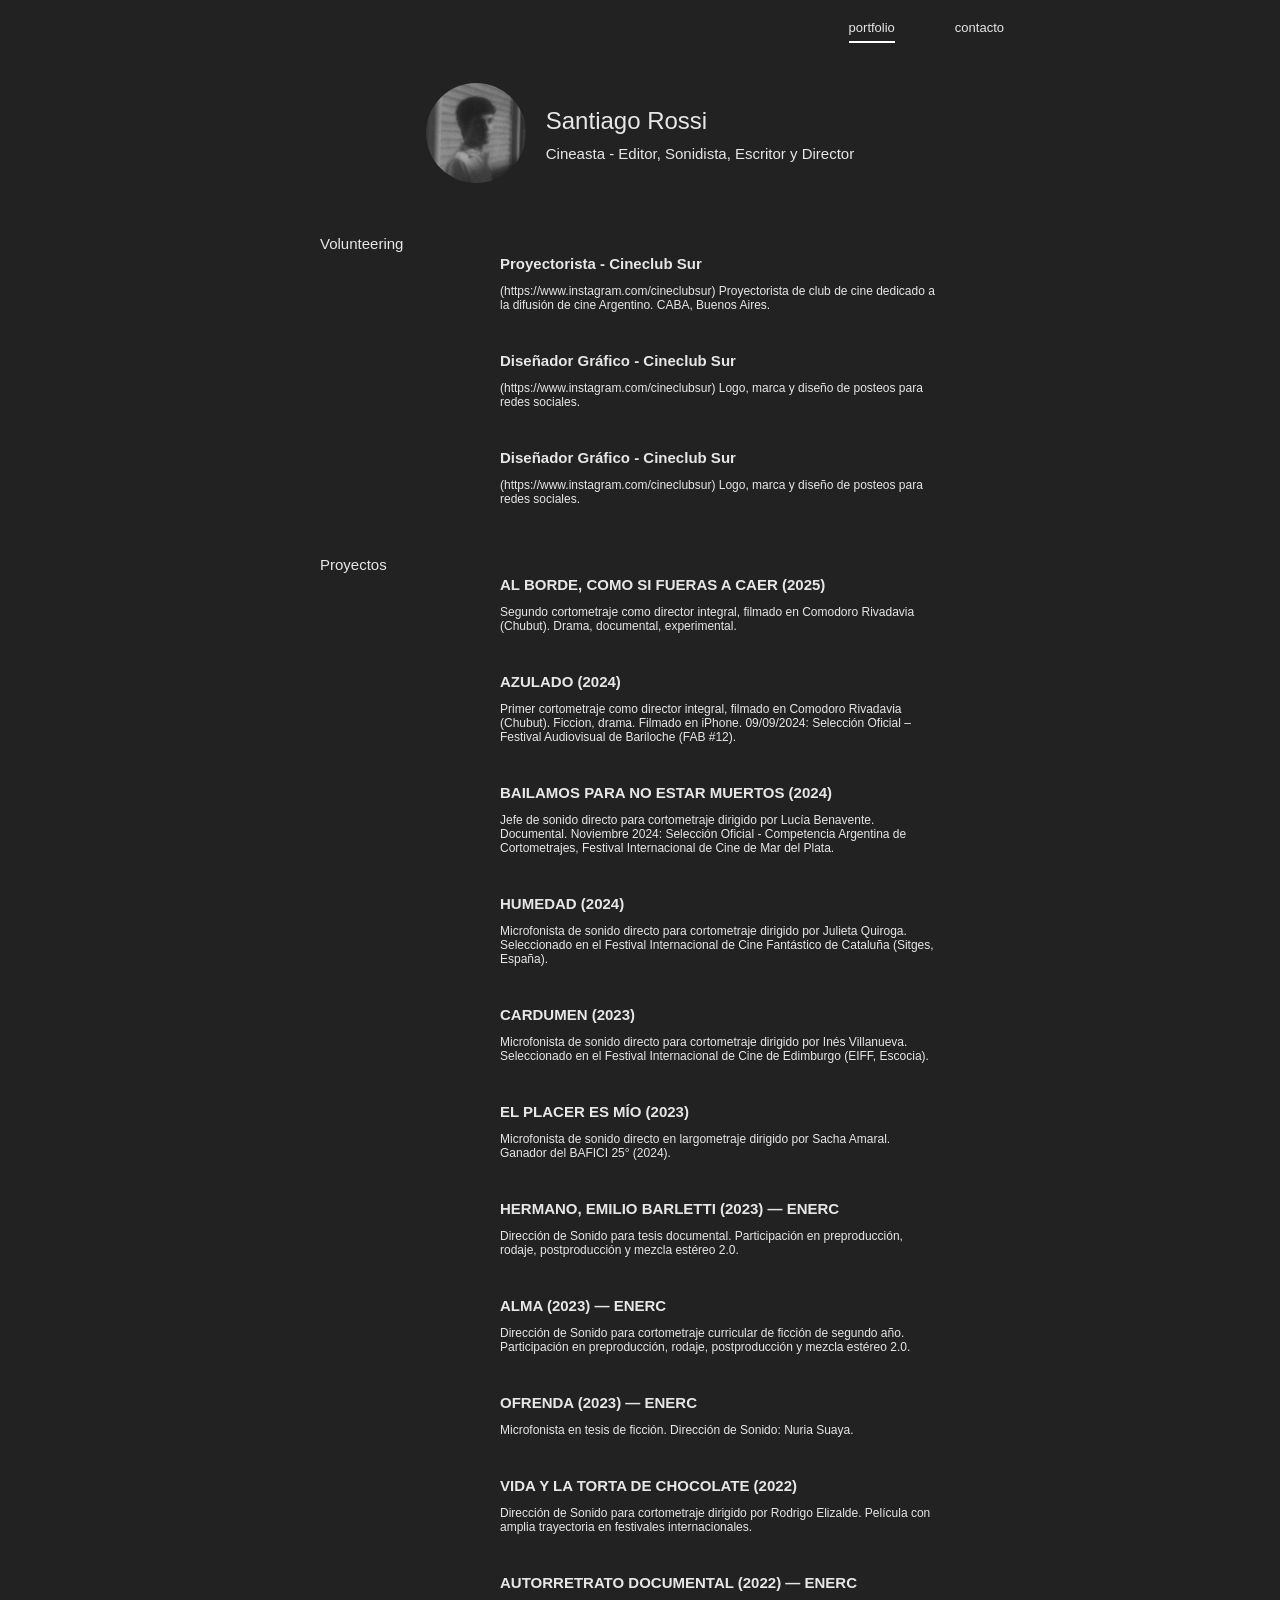
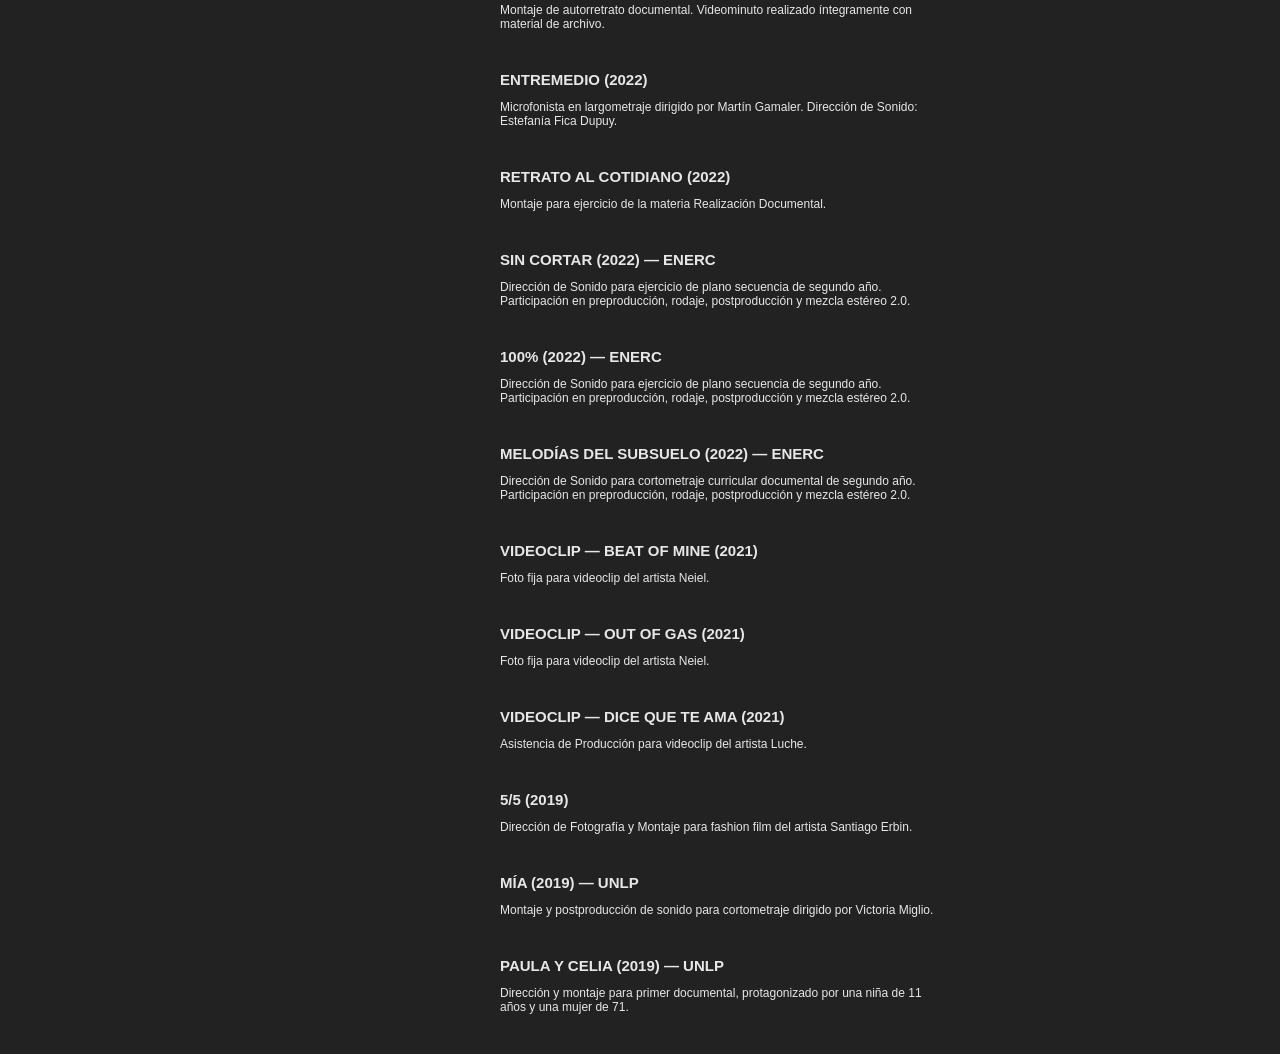
==== index.html @ 1b8b7098 "update: volunteering section" ====
<!doctype html>
<html lang="en">
  <head>
    <meta charset="UTF-8" />
    <meta name="viewport" content="width=device-width, initial-scale=1.0" />
    <link href="https://fonts.cdnfonts.com/css/swansea" rel="stylesheet">
    <link rel="stylesheet" href="css/styles.css" />
    <title>SANTIAGO ROSSI</title>
  </head>

  <body>
    
    <header>
      <nav class="header-nav">
        <ul>
          <li>
            <a href="./index.html"><u>portfolio</u></a>
          </li>
          <li>
            <a href="./pages/contacto.html">contacto</a>
          </li>
        </ul>
      </nav>
    </header>
    
    <main>
        
        <section id="presentacion">

            <div id="presentacion-foto-perfil">
                <img id="profile-pic" src="./img/3x3.JPG"></img>
            </div>

            <div id="presentacion-texto">
                <h1>Santiago Rossi</h1>
            <p>Cineasta - Editor, Sonidista, Escritor y Director</p>
            </div>

        </section>

        <section id="contenedor-secciones">
        
            <section id="test">
              <h2>Volunteering</h2>

              <article class="articulo-proyecto">
                <h3>Proyectorista - Cineclub Sur</h3>
                <p>(https://www.instagram.com/cineclubsur) Proyectorista de club de cine dedicado a la difusión de cine Argentino. CABA, Buenos Aires.</p>
              </article>

              <article class="articulo-proyecto">
                <h3>Diseñador Gráfico - Cineclub Sur</h3>
                <p>(https://www.instagram.com/cineclubsur) Logo, marca y diseño de posteos para redes sociales.</p>
              </article>

              <article class="articulo-proyecto">
                <h3>Diseñador Gráfico - Cineclub Sur</h3>
                <p>(https://www.instagram.com/cineclubsur) Logo, marca y diseño de posteos para redes sociales.</p>
              </article>

            </section>


            <section id="proyectos">
                <h2>Proyectos</h2>

                <article class="articulo-proyecto">
                <h3>AL BORDE, COMO SI FUERAS A CAER (2025)</h3>
                <p>Segundo cortometraje como director integral, filmado en Comodoro Rivadavia (Chubut). Drama, documental, experimental.</p>
                </article>
                    
                <article class="articulo-proyecto">
                <h3>AZULADO (2024)</h3>
                <p>Primer cortometraje como director integral, filmado en Comodoro Rivadavia (Chubut). Ficcion, drama. Filmado en iPhone. 09/09/2024: Selección Oficial – Festival Audiovisual de Bariloche (FAB #12). </p>
                </article>

                <article class="articulo-proyecto">
                <h3>BAILAMOS PARA NO ESTAR MUERTOS (2024)</h3>
                <p>Jefe de sonido directo para cortometraje dirigido por Lucía Benavente. Documental. Noviembre 2024: Selección Oficial - Competencia Argentina de Cortometrajes, Festival Internacional de Cine de Mar del Plata.</p>
                </article>

                <article class="articulo-proyecto">
                <h3>HUMEDAD (2024)</h3>
                <p>Microfonista de sonido directo para cortometraje dirigido por Julieta Quiroga. Seleccionado en el Festival Internacional de Cine Fantástico de Cataluña (Sitges, España).</p>
                </article>

                <article class="articulo-proyecto">
                <h3>CARDUMEN (2023)</h3>
                <p>Microfonista de sonido directo para cortometraje dirigido por Inés Villanueva. Seleccionado en el Festival Internacional de Cine de Edimburgo (EIFF, Escocia).</p>
                </article>

                <article class="articulo-proyecto">
                <h3>EL PLACER ES MÍO (2023)</h3>
                <p>Microfonista de sonido directo en largometraje dirigido por Sacha Amaral. Ganador del BAFICI 25° (2024).</p>
                </article>

                <article class="articulo-proyecto">
                <h3>HERMANO, EMILIO BARLETTI (2023) — ENERC</h3>
                <p>Dirección de Sonido para tesis documental. Participación en preproducción, rodaje, postproducción y mezcla estéreo 2.0.</p>
                </article>

                <article class="articulo-proyecto">
                <h3>ALMA (2023) — ENERC</h3>
                <p>Dirección de Sonido para cortometraje curricular de ficción de segundo año. Participación en preproducción, rodaje, postproducción y mezcla estéreo 2.0.</p>
                </article>

                <article class="articulo-proyecto">
                <h3>OFRENDA (2023) — ENERC</h3>
                <p>Microfonista en tesis de ficción. Dirección de Sonido: Nuria Suaya.</p>
                </article>

                <article class="articulo-proyecto">
                <h3>VIDA Y LA TORTA DE CHOCOLATE (2022)</h3>
                <p>Dirección de Sonido para cortometraje dirigido por Rodrigo Elizalde. Película con amplia trayectoria en festivales internacionales.</p>
                </article>

                <article class="articulo-proyecto">
                <h3>AUTORRETRATO DOCUMENTAL (2022) — ENERC</h3>
                <p>Montaje de autorretrato documental. Videominuto realizado íntegramente con material de archivo.</p>
                </article>

                <article class="articulo-proyecto">
                <h3>ENTREMEDIO (2022)</h3>
                <p>Microfonista en largometraje dirigido por Martín Gamaler. Dirección de Sonido: Estefanía Fica Dupuy.</p>
                </article>

                <article class="articulo-proyecto">
                <h3>RETRATO AL COTIDIANO (2022)</h3>
                <p>Montaje para ejercicio de la materia Realización Documental.</p>
                </article>

                <article class="articulo-proyecto">
                <h3>SIN CORTAR (2022) — ENERC</h3>
                <p>Dirección de Sonido para ejercicio de plano secuencia de segundo año. Participación en preproducción, rodaje, postproducción y mezcla estéreo 2.0.</p>
                </article>

                <article class="articulo-proyecto">
                <h3>100% (2022) — ENERC</h3>
                <p>Dirección de Sonido para ejercicio de plano secuencia de segundo año. Participación en preproducción, rodaje, postproducción y mezcla estéreo 2.0.</p>
                </article>

                <article class="articulo-proyecto">
                <h3>MELODÍAS DEL SUBSUELO (2022) — ENERC</h3>
                <p>Dirección de Sonido para cortometraje curricular documental de segundo año. Participación en preproducción, rodaje, postproducción y mezcla estéreo 2.0.</p>
                </article>

                <article class="articulo-proyecto">
                <h3>VIDEOCLIP — BEAT OF MINE (2021)</h3>
                <p>Foto fija para videoclip del artista Neiel.</p>
                </article>

                <article class="articulo-proyecto">
                <h3>VIDEOCLIP — OUT OF GAS (2021)</h3>
                <p>Foto fija para videoclip del artista Neiel.</p>
                </article>

                <article class="articulo-proyecto">
                <h3>VIDEOCLIP — DICE QUE TE AMA (2021)</h3>
                <p>Asistencia de Producción para videoclip del artista Luche.</p>
                </article>

                <article class="articulo-proyecto">
                <h3>5/5 (2019)</h3>
                <p>Dirección de Fotografía y Montaje para fashion film del artista Santiago Erbin.</p>
                </article>

                <article class="articulo-proyecto">
                <h3>MÍA (2019) — UNLP</h3>
                <p>Montaje y postproducción de sonido para cortometraje dirigido por Victoria Miglio.</p>
                </article>

                <article class="articulo-proyecto">
                <h3>PAULA Y CELIA (2019) — UNLP</h3>
                <p>Dirección y montaje para primer documental, protagonizado por una niña de 11 años y una mujer de 71.</p>
                </article>

            </section>

        </section>

    </main>

  </body>
</html>
---- css/styles.css ----
/* -------------------------------------------------------------------------- */
/*                                   GLOBAL                                   */
/* -------------------------------------------------------------------------- */

* {
  margin: 0;
  padding: 0;
  box-sizing: border-box;
}

html {
  font-size: 62.5%;
}

u {
  /* UNDERLINE, EN LA NAV*/
  text-decoration: none;
  border-bottom: 2.5px solid white;
  padding-bottom: 6px;
  display: inline-block;
}

body {
  font-family: "Swansea", sans-serif;
  background: rgb(34, 34, 34);
  color: rgb(231, 231, 231);

  display: flex;
  flex-direction: column;
  height: 100;
  /* gap: 5rem; /* top gap (de la nav al nombre) */
}

/* -------------------------------------------------------------------------- */

/* -------------------------------------------------------------------------- */

/* NAV BAR */

header,
footer {
  background-color:/* red; */ rgb(34, 34, 34);
  color: rgb(231, 231, 231);

  width: 100%;
  display: flex;
  justify-content: flex-end;
  align-items: center;
  padding-right: 20%;
}

.header-nav ul {
  list-style: none;

  display: flex;
  gap: 2rem;
}

.header-nav ul li a {
  text-decoration: none;
  color: inherit;
  font-size: 1.3rem;

  display: inline-block;
  padding: 2rem;
}

/* MAIN */

main {
  background: rgb(34, 34, 34);
  padding: 2rem;
  display: flex;
  flex-direction: column;
  align-items: center;
  flex: 1;
  gap: 5rem; /* gap entre mi nombre, y el contenido (los section) */
  width: auto;
  padding-left: 25%;
  padding-right: 25%;
}

/* PRESENTACIÓN */

h1 {
  font-weight: normal;
  font-size: 2.4rem;
}

h2 {
  font-weight: normal;
  font-size: 1.5rem;
}

h3 {
  font-weight: bold;
  font-size: 1.5rem;
}

p {
  font-size: 1rem;
}

img {
  width: 10rem;
  border-radius: 10rem;
}

#presentacion {
  display: flex;
  justify-content: center;
  align-items: center;
  gap: 2rem;
}

#presentacion-texto {
  display: flex;
  flex-direction: column;
  gap: 1rem;
}

#presentacion-texto p {
  font-size: 1.5rem;
}

/* -------------------------------------------------------------------------- */
/*      main        */
/* -------------------------------------------------------------------------- */

#contenedor-secciones {
  display: flex;
  gap: 3rem;
  flex-direction: column;
}

#test,
#proyectos {
  display: grid;
  grid-template-columns: 1fr 3fr;
}

/* proyectos */

.articulo-proyecto {
  padding: 2rem;
  grid-column: 2;

  display: flex;
  flex-direction: column;
  gap: 1.2rem;
}

.articulo-proyecto p {
  font-size: 1.2rem;
}

/* -------------------------------------------------------------------------- */
/*      contact page        */
/* -------------------------------------------------------------------------- */

.landing-contacto {
  display: flex;
  flex-direction: column;
  align-items: center;
  gap: 2 rem;
  padding-top: 3rem;
}

.form-consulta {
  display: flex;
  flex-direction: column;
  padding: 5rem 3rem;

  align-items: center;
  gap: 3.5rem; /* gap entre los inputs y el button */
  font-size: 1.3rem;
}

.form-inputs {
  display: flex;
  flex-direction: column;
  align-items: center;
  padding-top: 1rem;
  font-weight: bold;
  gap: 2rem;
}

.form-inputs input,
.form-inputs textarea {
  border: none;
  background-color: rgb(34, 34, 34);
  border-bottom: 2px solid white;
  padding-bottom: 6px;
  display: inline-block;
  font-family: "Swansea", sans-serif;
  color: rgb(231, 231, 231);
}

.form-inputs input {
  min-height: 2rem;
  width: 300px;
}

.form-inputs textarea {
  min-height: 4rem;
  resize: vertical;
  width: 300px;
}

input:focus {
  outline: none;
  border-color: #44c767;
}

textarea:focus {
  outline: none;
  border-color: #44c767;
}

.btn {
  border-radius: 1.5rem;
  display: inline-block;
  cursor: pointer;
  font-family: inherit;
  font-size: 1.4rem;
  padding: 1.3rem 2rem;
  text-decoration: none;
}

.btn-green {
  background-color: #44c767;
  border: 1px solid #18ab29;
  color: #ffffff;
  text-shadow: 0px 1px 0px #2f6627;
}

.contenedor-secciones {
  grid-area: 30% 1fr;
}

/* -------------------------------------------------------------------------- */
/*      media query        */
/* -------------------------------------------------------------------------- */

/*
@media (max-width: 1050px) {
  main {
    background: rgb(34, 34, 34);
    padding: 2rem;
    display: flex;
    flex-direction: column;
    align-items: center;
    flex: 1;
    gap: 5rem; /* gap entre mi nombre, y el contenido (los section) 
    width: auto;
    padding-left: 10%;
    padding-right: 10%;
  }
}

*/
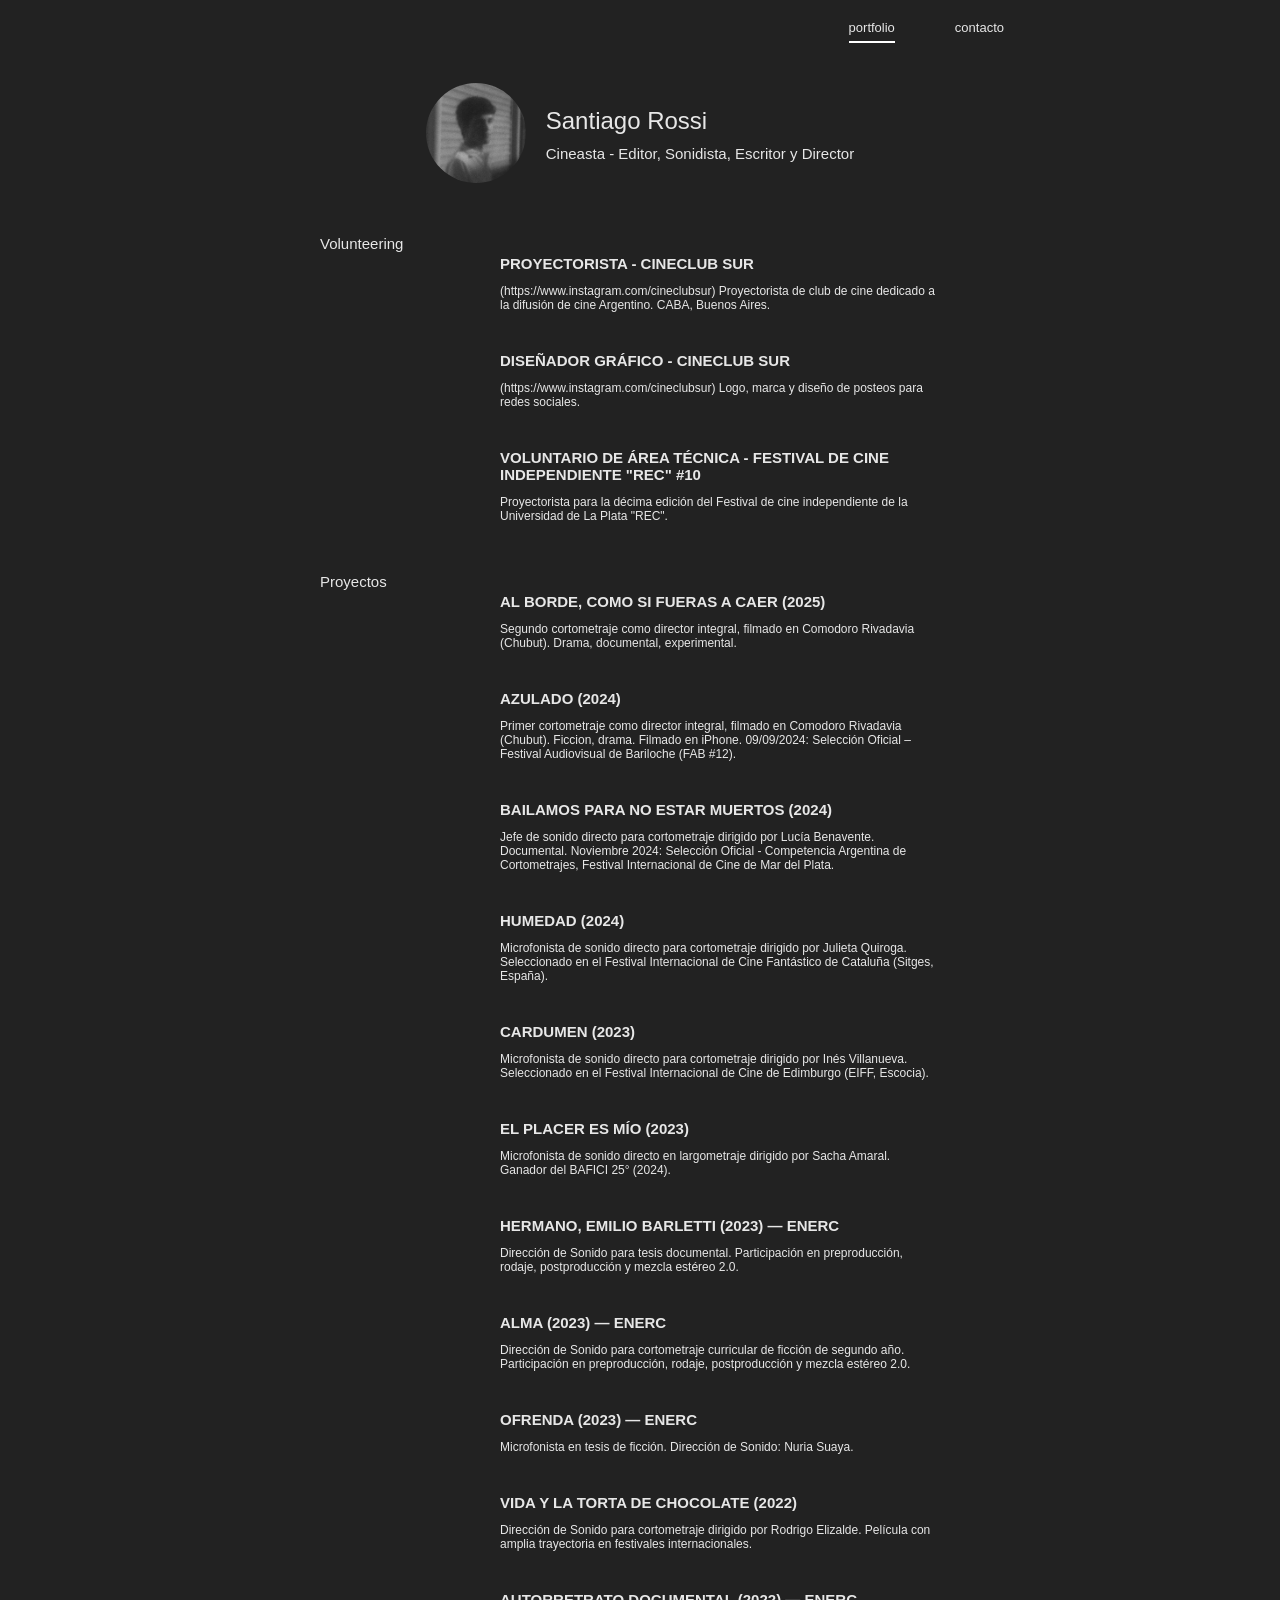
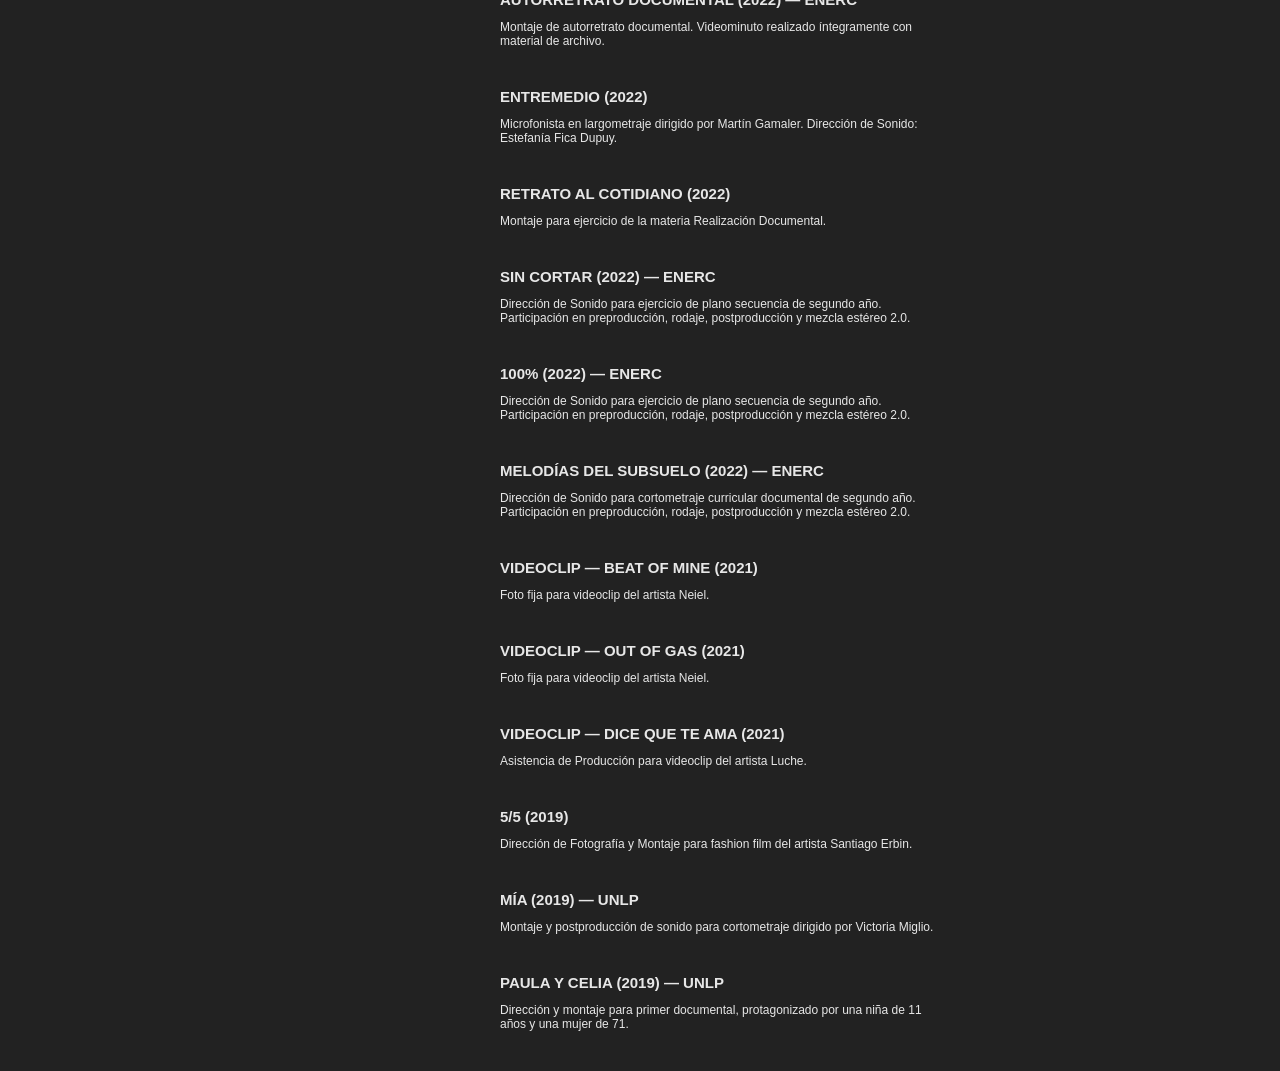
==== commit fed55a50: "fix: volunteering articles" ====
--- a/index.html
+++ b/index.html
@@ -44,18 +44,18 @@
               <h2>Volunteering</h2>
 
               <article class="articulo-proyecto">
-                <h3>Proyectorista - Cineclub Sur</h3>
+                <h3>PROYECTORISTA - CINECLUB SUR</h3>
                 <p>(https://www.instagram.com/cineclubsur) Proyectorista de club de cine dedicado a la difusión de cine Argentino. CABA, Buenos Aires.</p>
               </article>
 
               <article class="articulo-proyecto">
-                <h3>Diseñador Gráfico - Cineclub Sur</h3>
+                <h3>DISEÑADOR GRÁFICO - CINECLUB SUR</h3>
                 <p>(https://www.instagram.com/cineclubsur) Logo, marca y diseño de posteos para redes sociales.</p>
               </article>
 
               <article class="articulo-proyecto">
-                <h3>Diseñador Gráfico - Cineclub Sur</h3>
-                <p>(https://www.instagram.com/cineclubsur) Logo, marca y diseño de posteos para redes sociales.</p>
+                <h3>VOLUNTARIO DE ÁREA TÉCNICA - FESTIVAL DE CINE INDEPENDIENTE "REC" #10</h3>
+                <p>Proyectorista para la décima edición del Festival de cine independiente de la Universidad de La Plata "REC".</p>
               </article>
 
             </section>
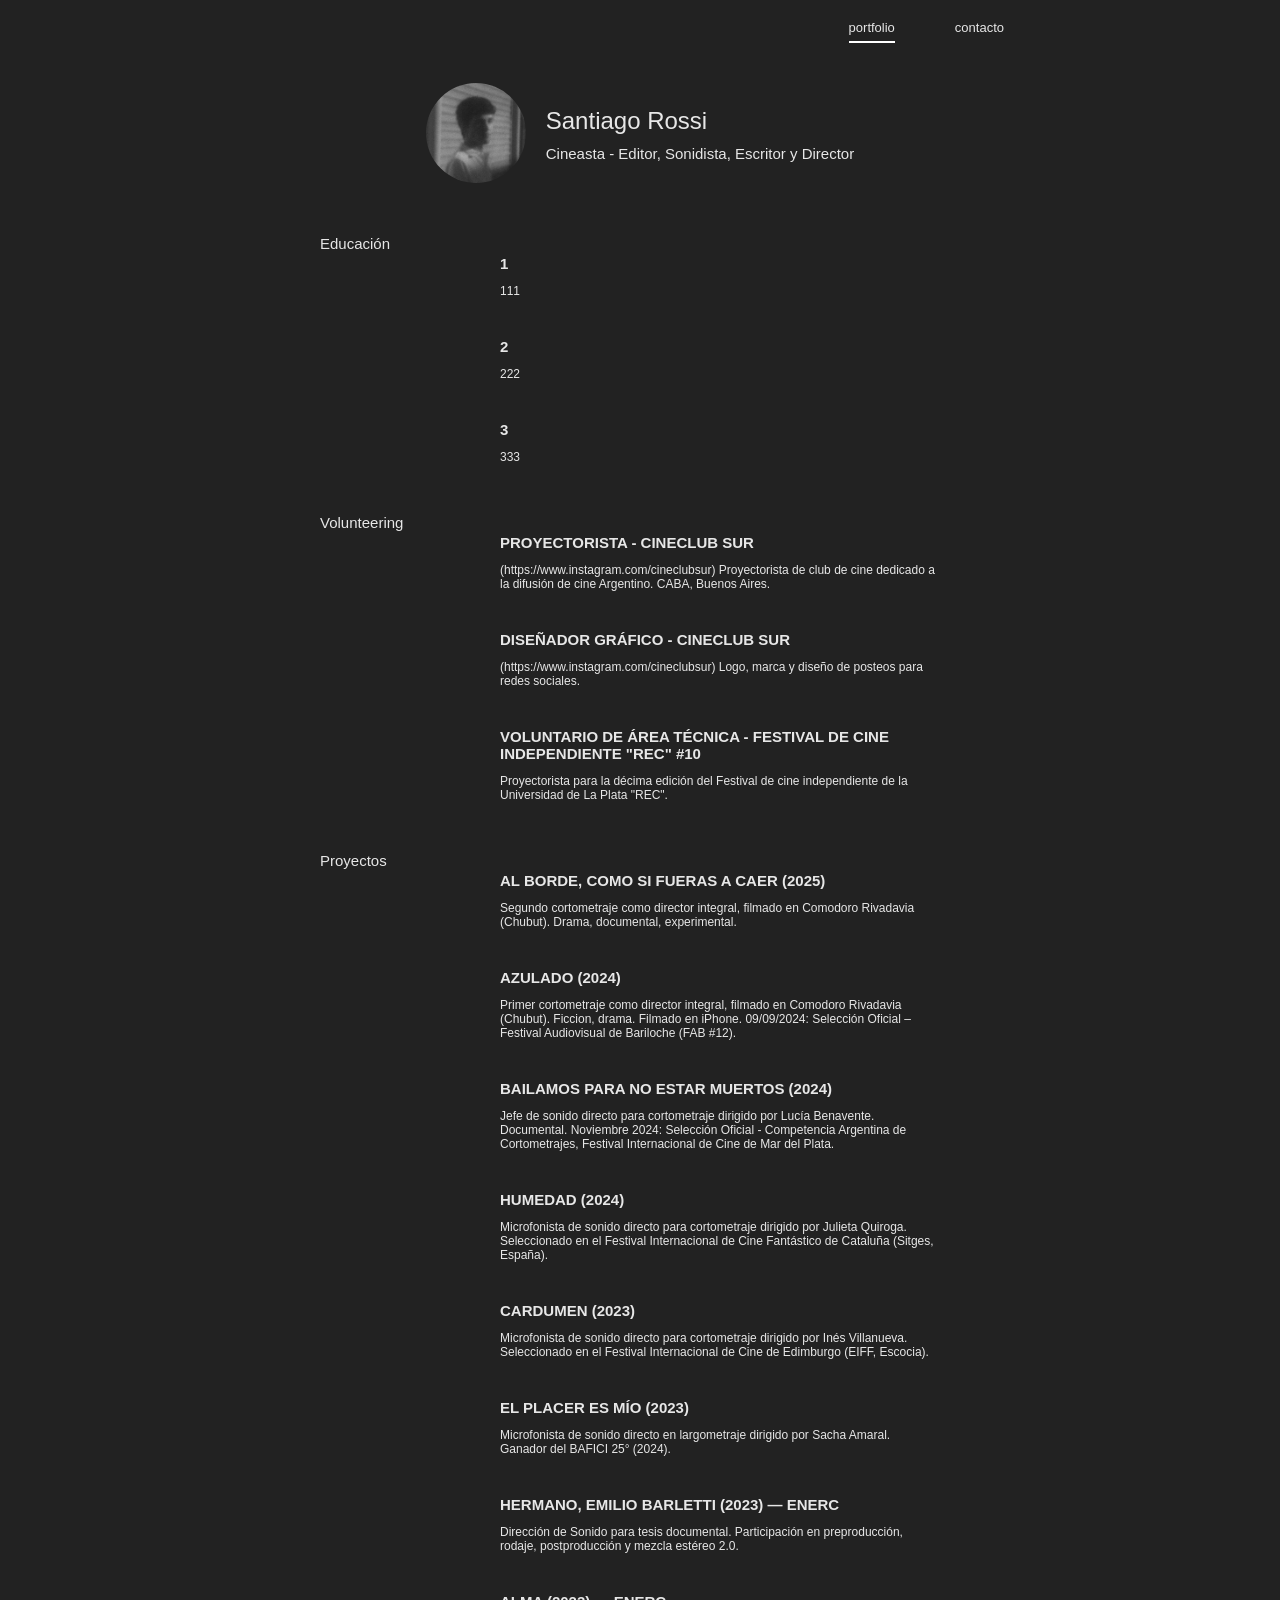
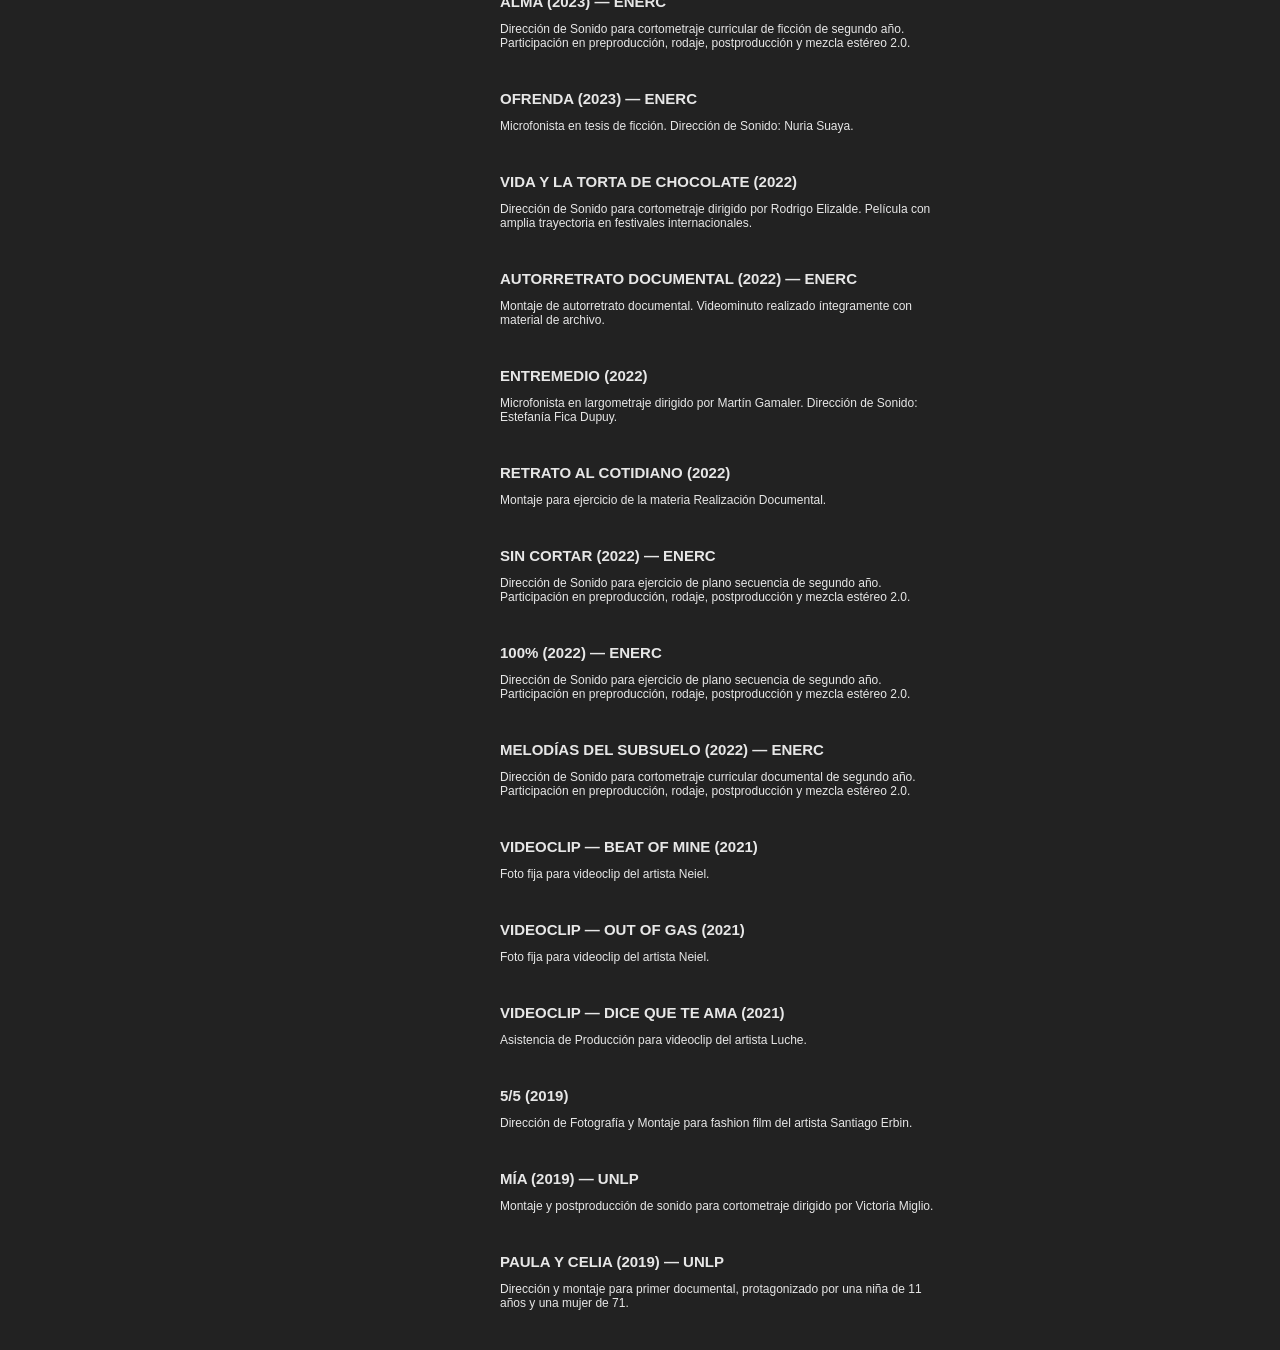
==== commit 23e2b9a4: "add | fix: section educacion, css properties" ====
--- a/index.html
+++ b/index.html
@@ -39,8 +39,28 @@
         </section>
 
         <section id="contenedor-secciones">
+
+           <section id="educacion">
+              <h2>Educación</h2>
+
+              <article class="articulo-proyecto">
+                <h3>1</h3>
+                <p>111</p>
+              </article>
+
+              <article class="articulo-proyecto">
+                <h3>2</h3>
+                <p>222</p>
+              </article>
+
+              <article class="articulo-proyecto">
+                <h3>3</h3>
+                <p>333</p>
+              </article>
+
+            </section>
         
-            <section id="test">
+            <section id="volunteering">
               <h2>Volunteering</h2>
 
               <article class="articulo-proyecto">
--- a/css/styles.css
+++ b/css/styles.css
@@ -133,7 +133,8 @@
   flex-direction: column;
 }
 
-#test,
+#volunteering,
+#educacion,
 #proyectos {
   display: grid;
   grid-template-columns: 1fr 3fr;
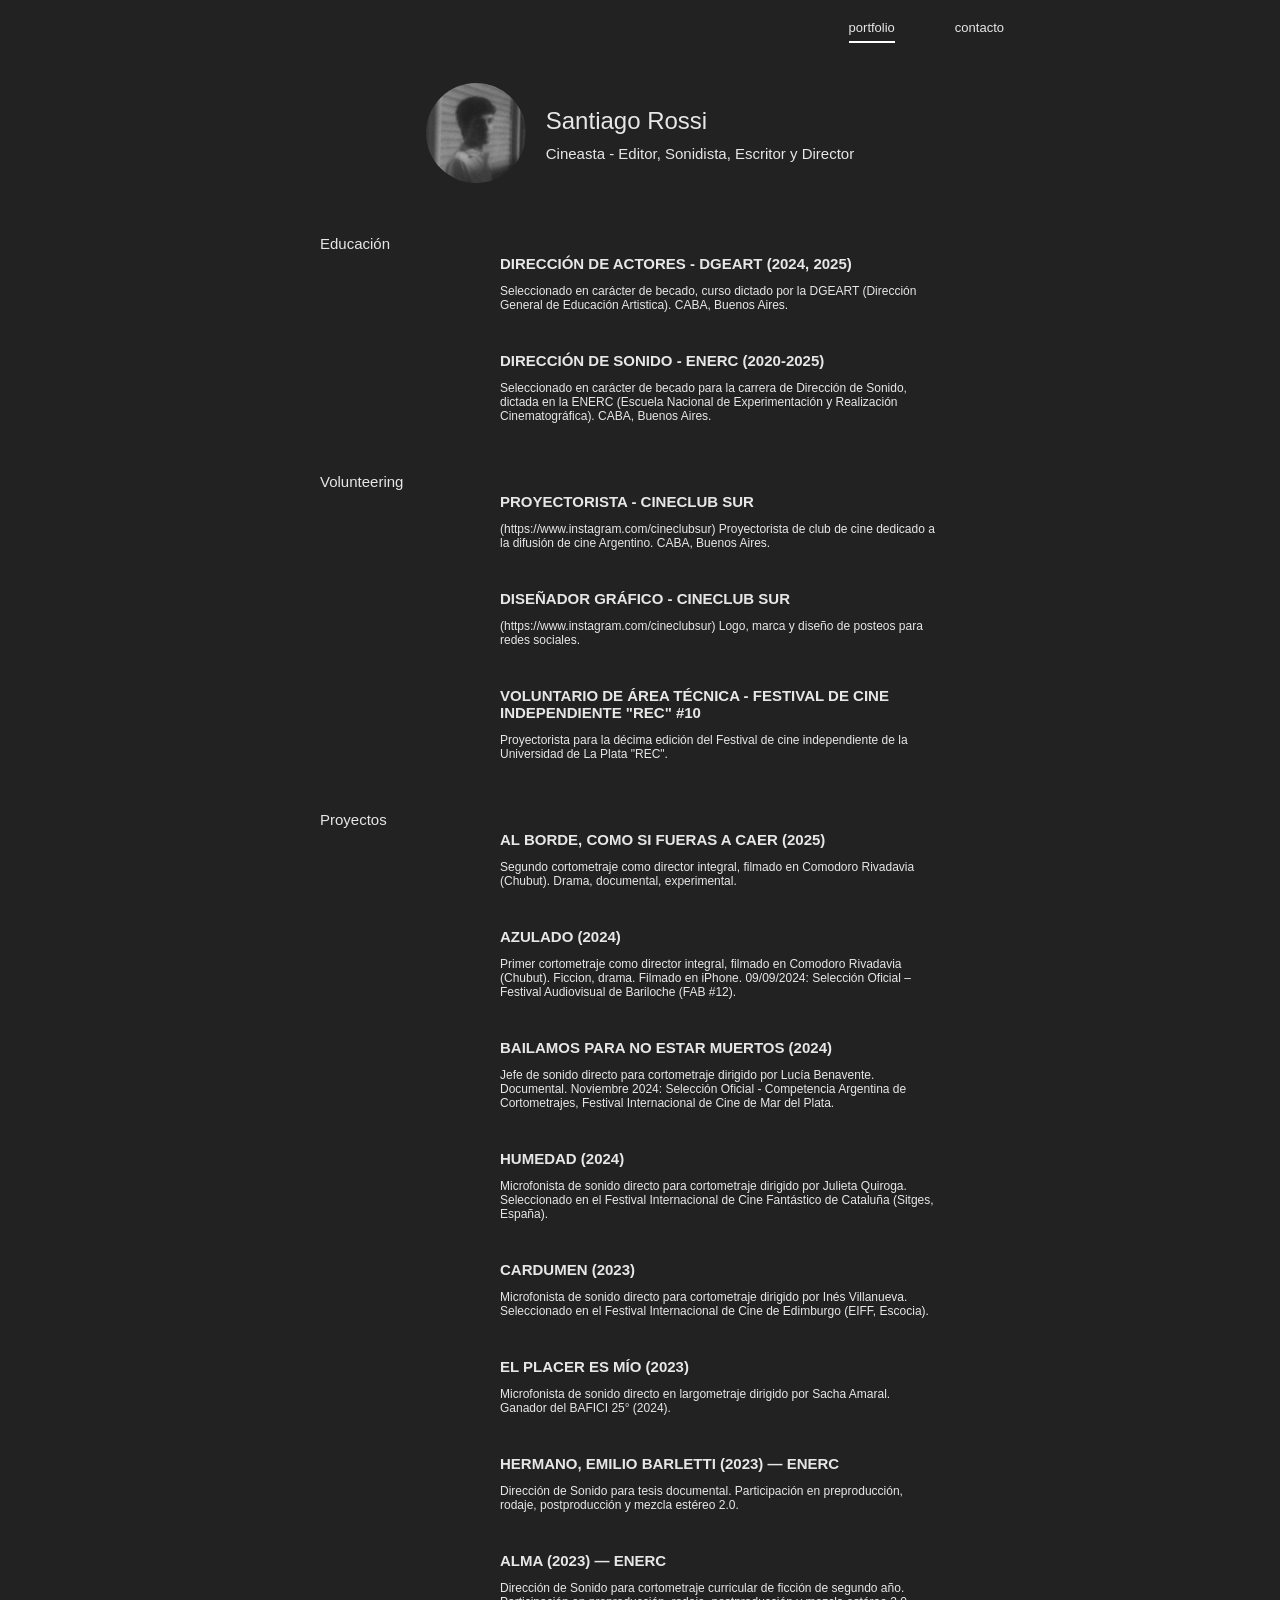
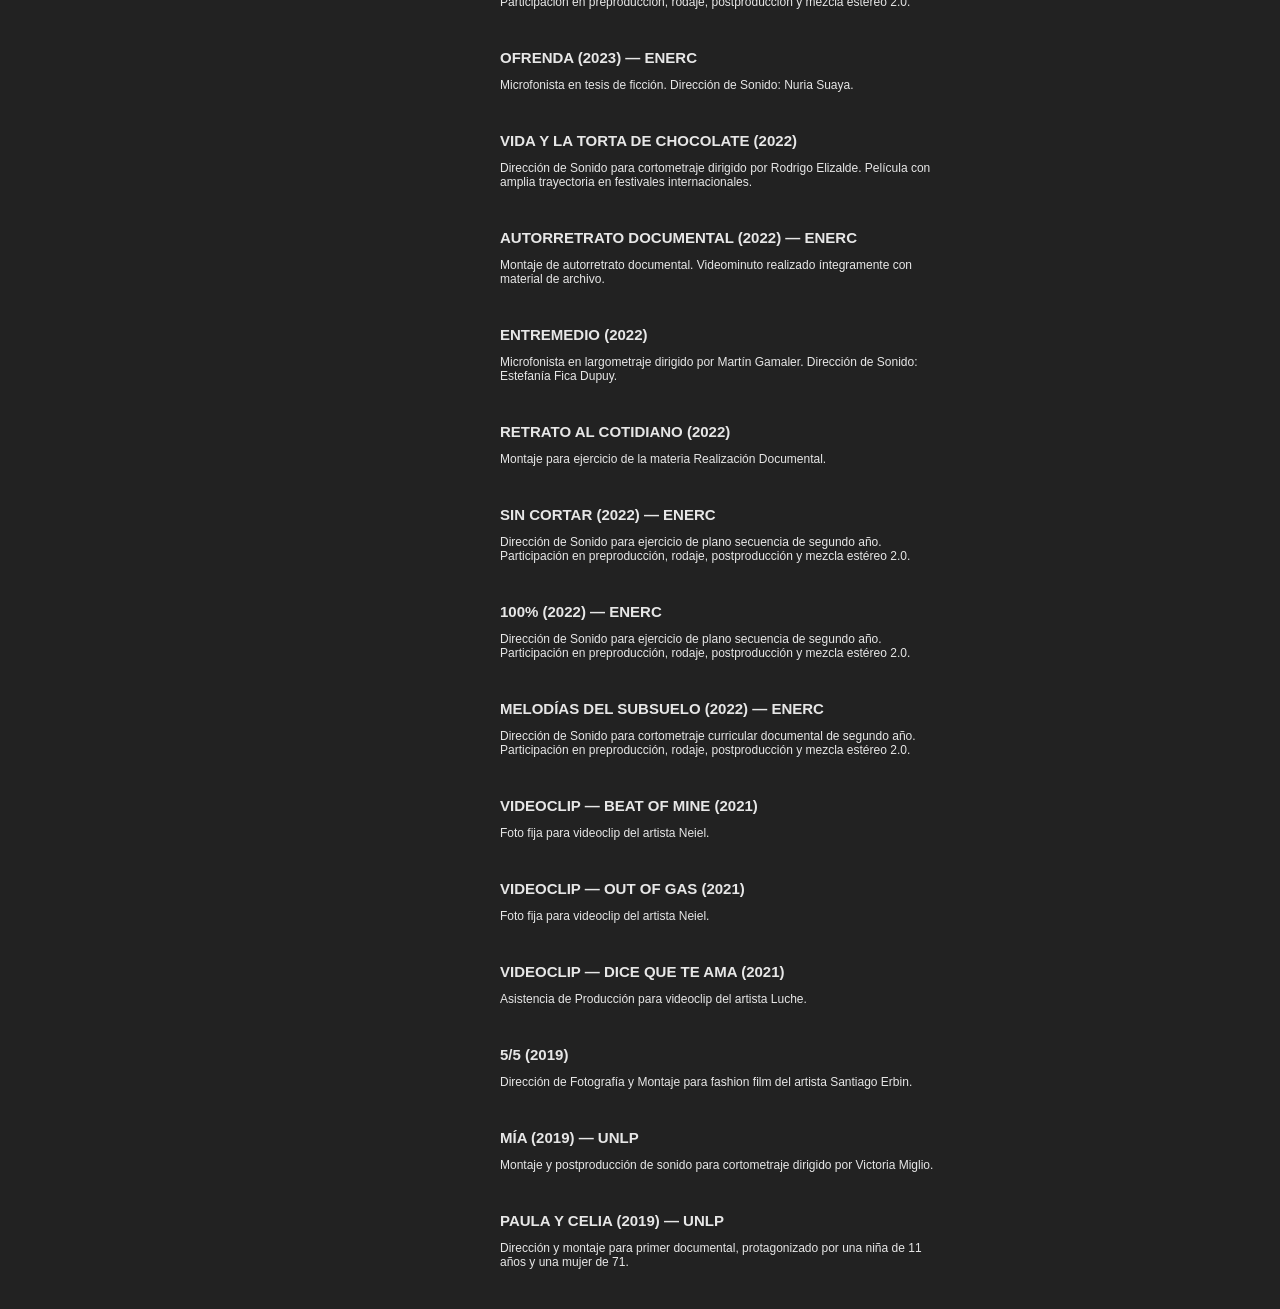
==== commit 9bf9cf9b: "update: section Educacion, media query" ====
--- a/index.html
+++ b/index.html
@@ -44,18 +44,13 @@
               <h2>Educación</h2>
 
               <article class="articulo-proyecto">
-                <h3>1</h3>
-                <p>111</p>
+                <h3>DIRECCIÓN DE ACTORES - DGEART (2024, 2025)</h3>
+                <p>Seleccionado en carácter de becado, curso dictado por la DGEART (Dirección General de Educación Artistica). CABA, Buenos Aires.</p>
               </article>
 
               <article class="articulo-proyecto">
-                <h3>2</h3>
-                <p>222</p>
-              </article>
-
-              <article class="articulo-proyecto">
-                <h3>3</h3>
-                <p>333</p>
+                <h3>DIRECCIÓN DE SONIDO - ENERC (2020-2025)</h3>
+                <p>Seleccionado en carácter de becado para la carrera de Dirección de Sonido, dictada en la ENERC (Escuela Nacional de Experimentación y Realización Cinematográfica). CABA, Buenos Aires.</p>
               </article>
 
             </section>
--- a/css/styles.css
+++ b/css/styles.css
@@ -242,6 +242,21 @@
 /* -------------------------------------------------------------------------- */
 /*      media query        */
 /* -------------------------------------------------------------------------- */
+
+@media (max-width: 600px) {
+  main {
+    background: rgb(34, 34, 34);
+    padding: 2rem;
+    display: flex;
+    flex-direction: column;
+    align-items: center;
+    flex: 1;
+    gap: 5rem; /* gap entre mi nombre, y el contenido (los section) */
+    width: auto;
+    padding-left: 5%;
+    padding-right: 5%;
+  }
+}
 
 /*
 @media (max-width: 1050px) {
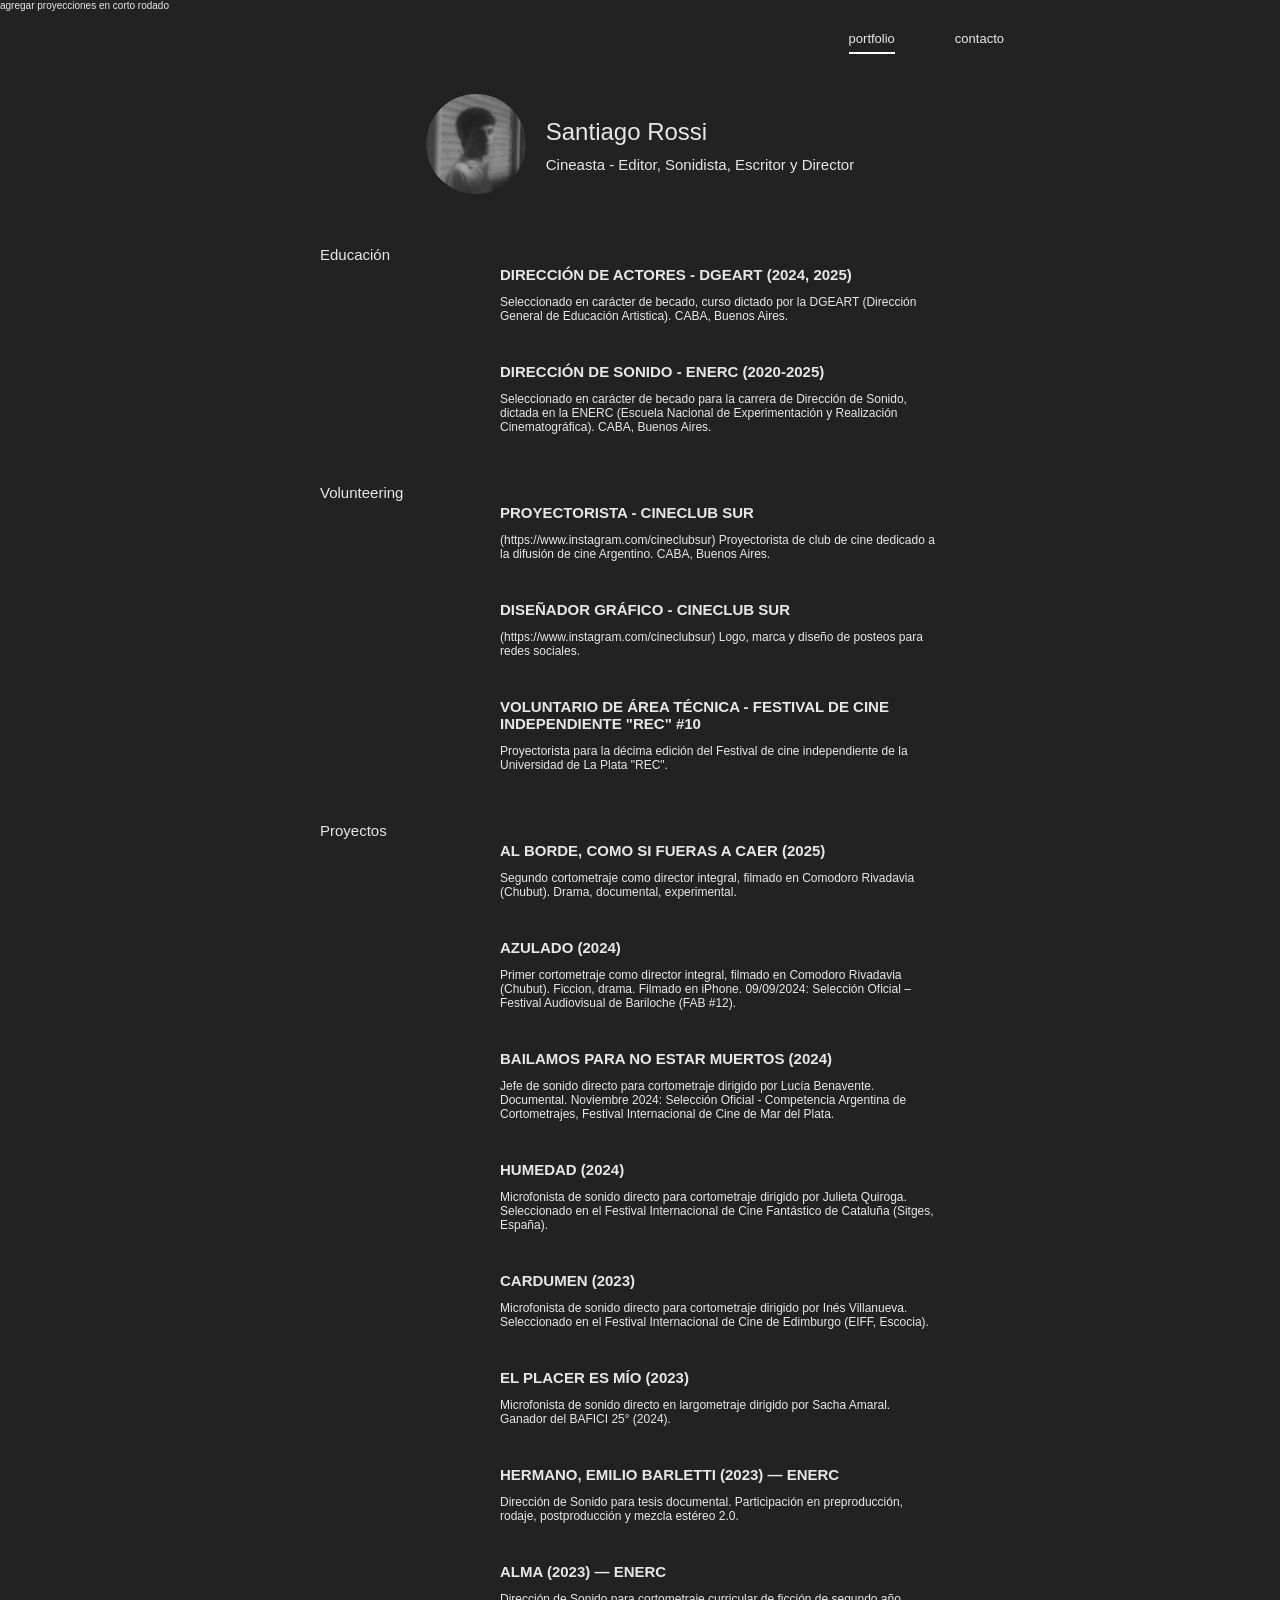
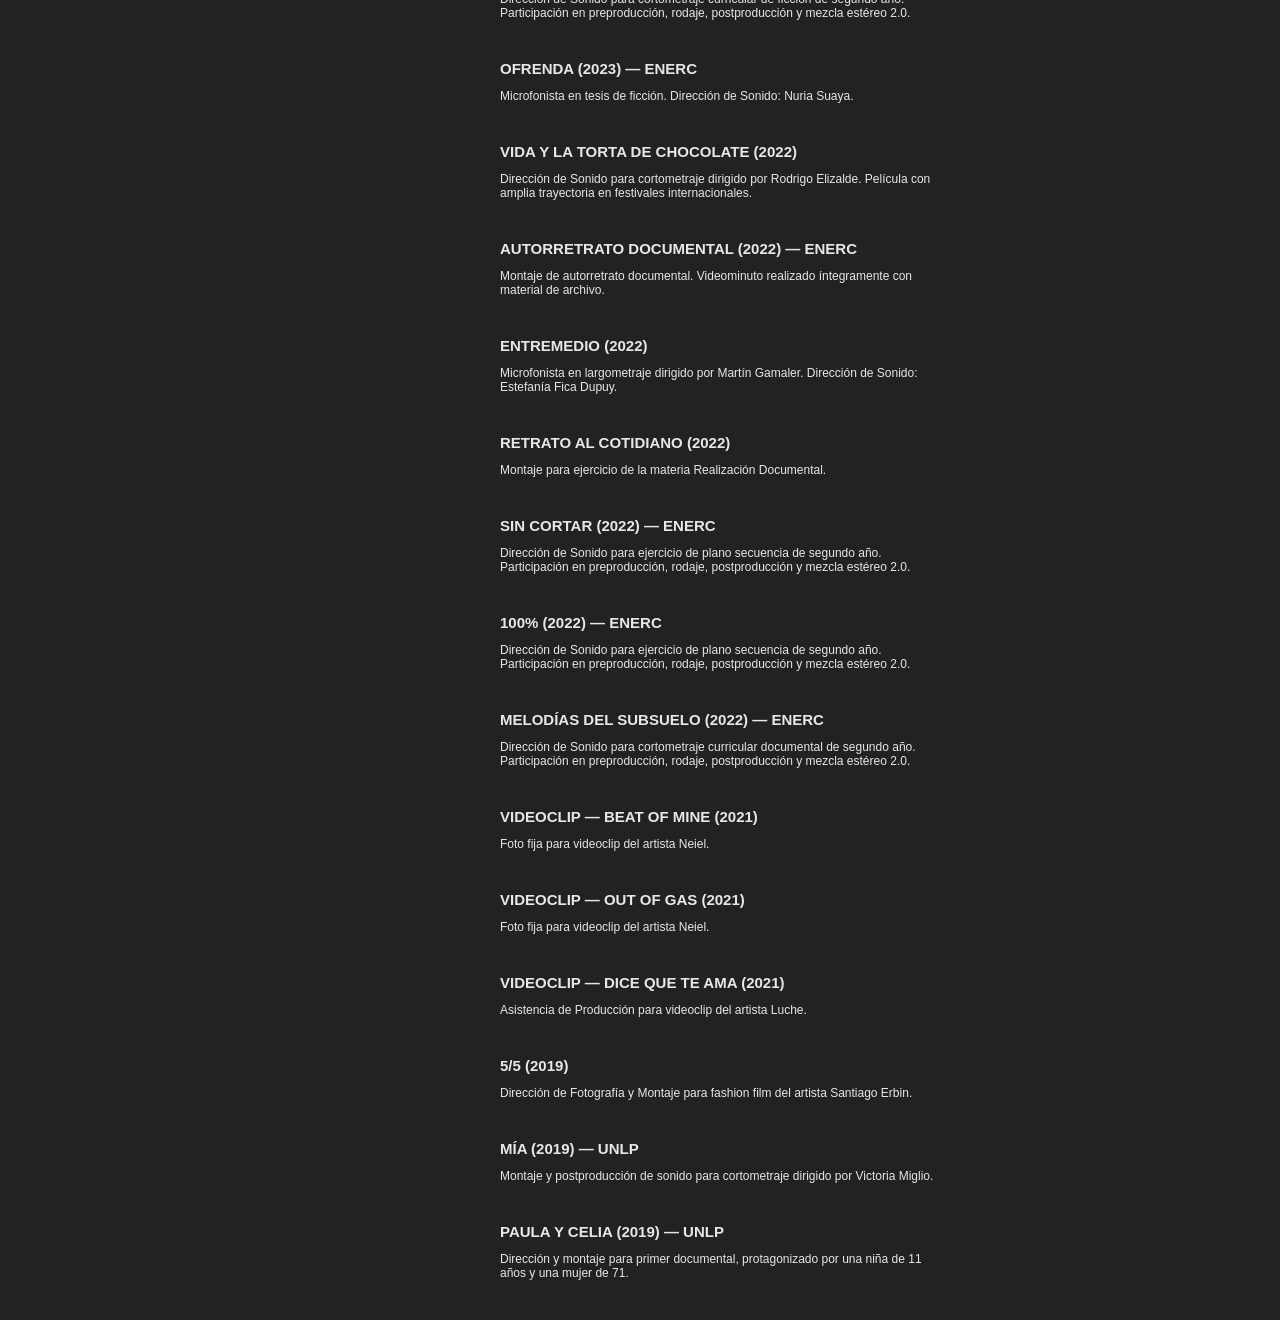
==== commit 5cd6aff6: "notes 1" ====
--- a/index.html
+++ b/index.html
@@ -9,7 +9,7 @@
   </head>
 
   <body>
-    
+    agregar proyecciones en corto rodado
     <header>
       <nav class="header-nav">
         <ul>
--- a/css/styles.css
+++ b/css/styles.css
@@ -255,6 +255,18 @@
     width: auto;
     padding-left: 5%;
     padding-right: 5%;
+  }
+
+  header,
+  footer {
+    background-color:/* red; */ rgb(34, 34, 34);
+    color: rgb(231, 231, 231);
+
+    width: 100%;
+    display: flex;
+    justify-content: center;
+    align-items: center;
+    padding-right: 0%;
   }
 }
 
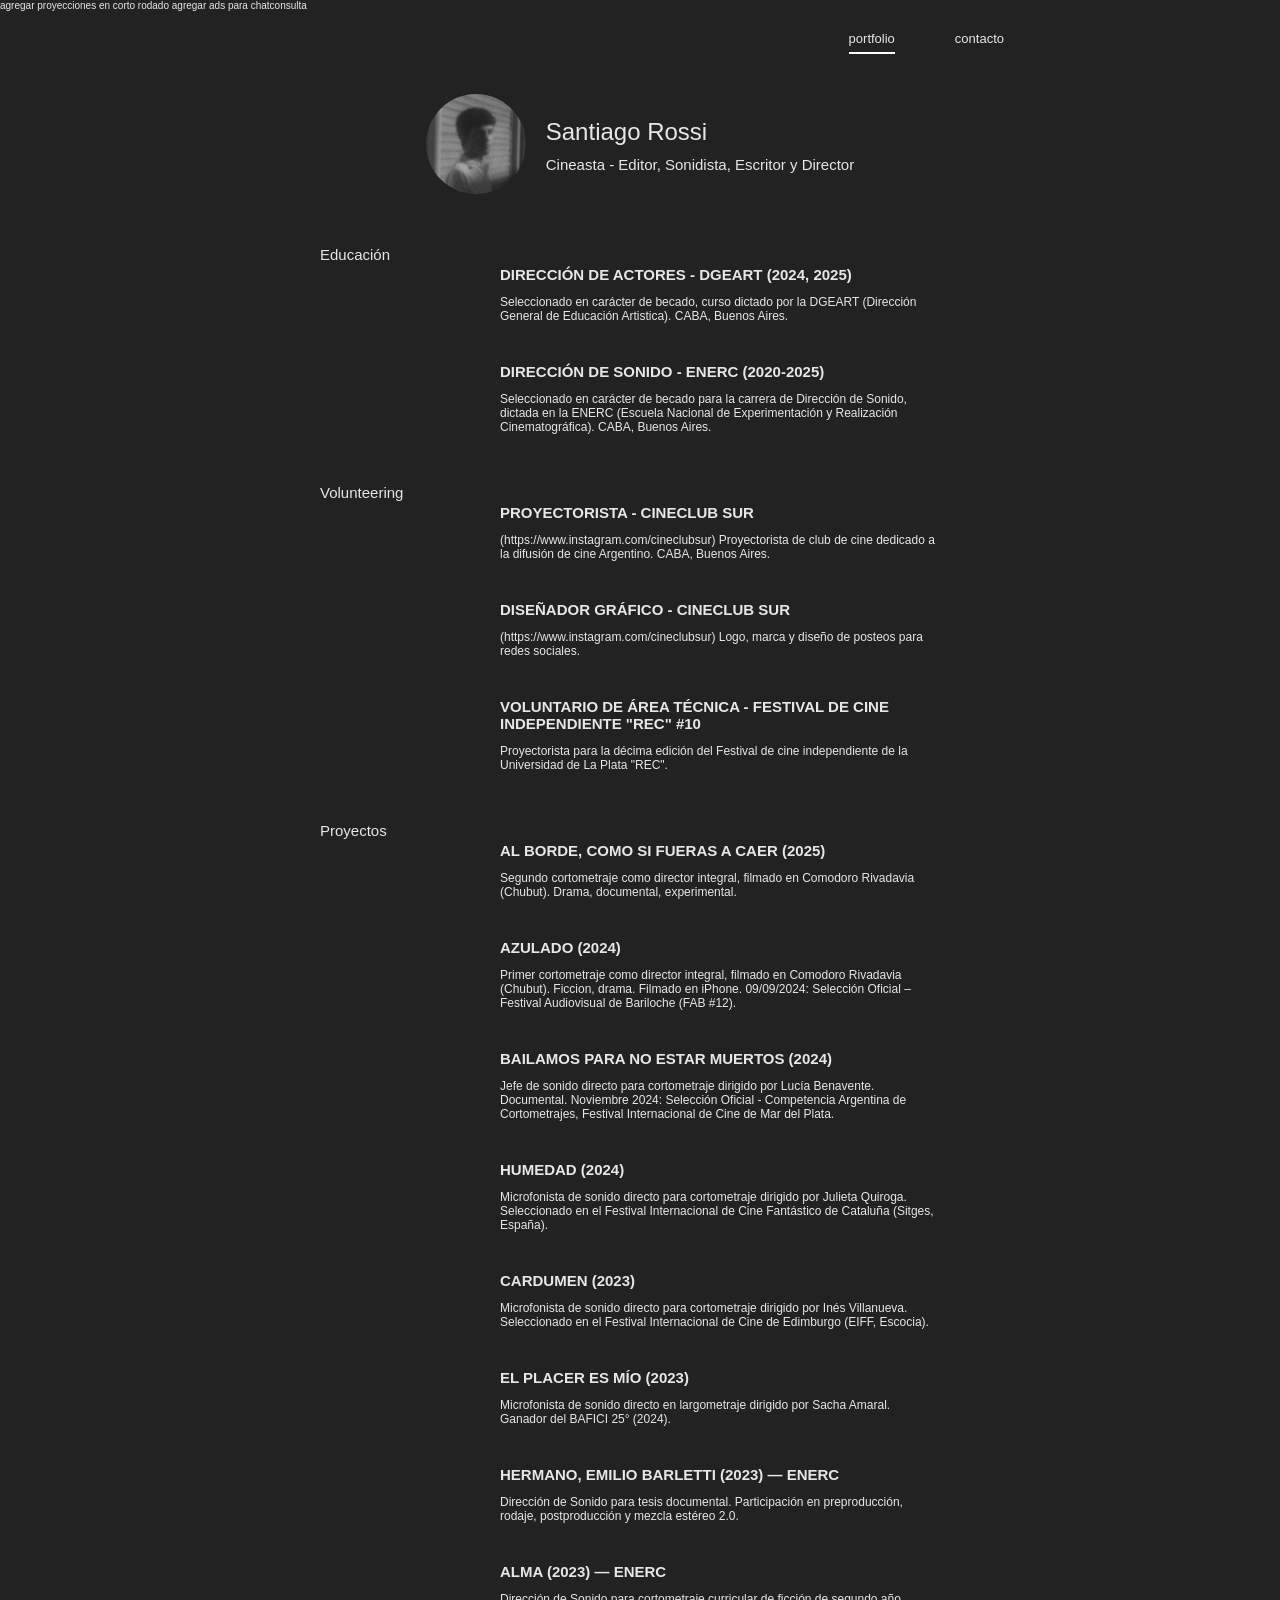
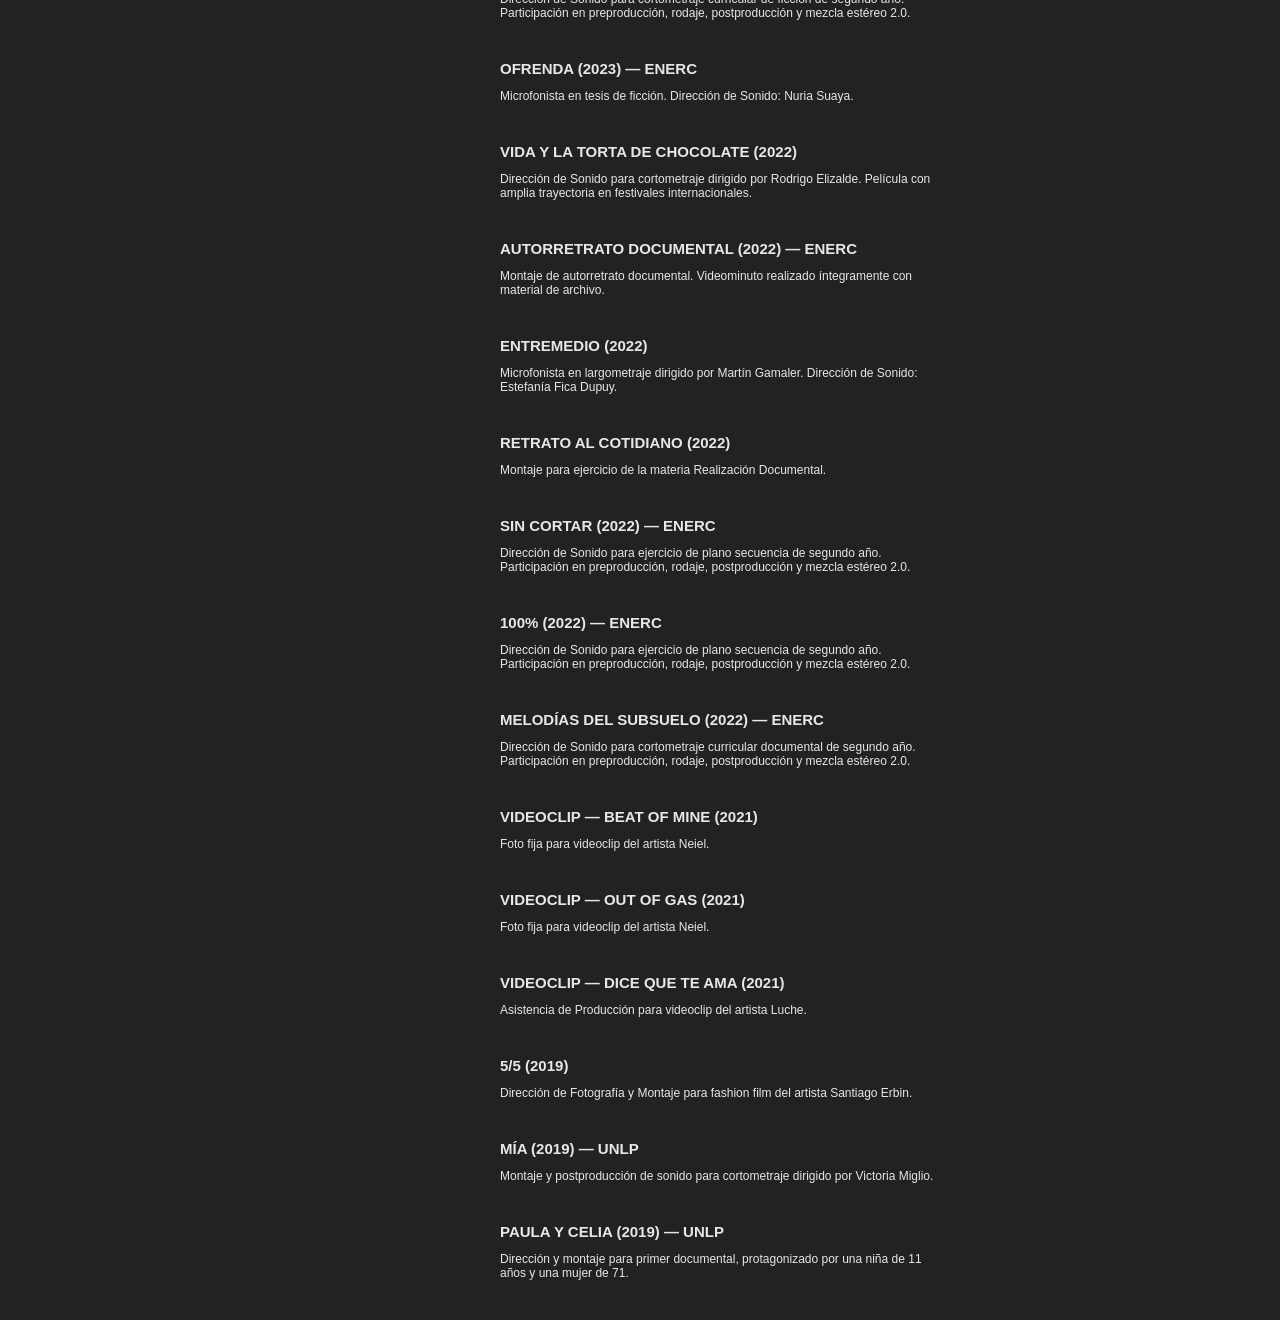
==== commit c6c46da0: "notes 2" ====
--- a/index.html
+++ b/index.html
@@ -10,6 +10,7 @@
 
   <body>
     agregar proyecciones en corto rodado
+    agregar ads para chatconsulta
     <header>
       <nav class="header-nav">
         <ul>
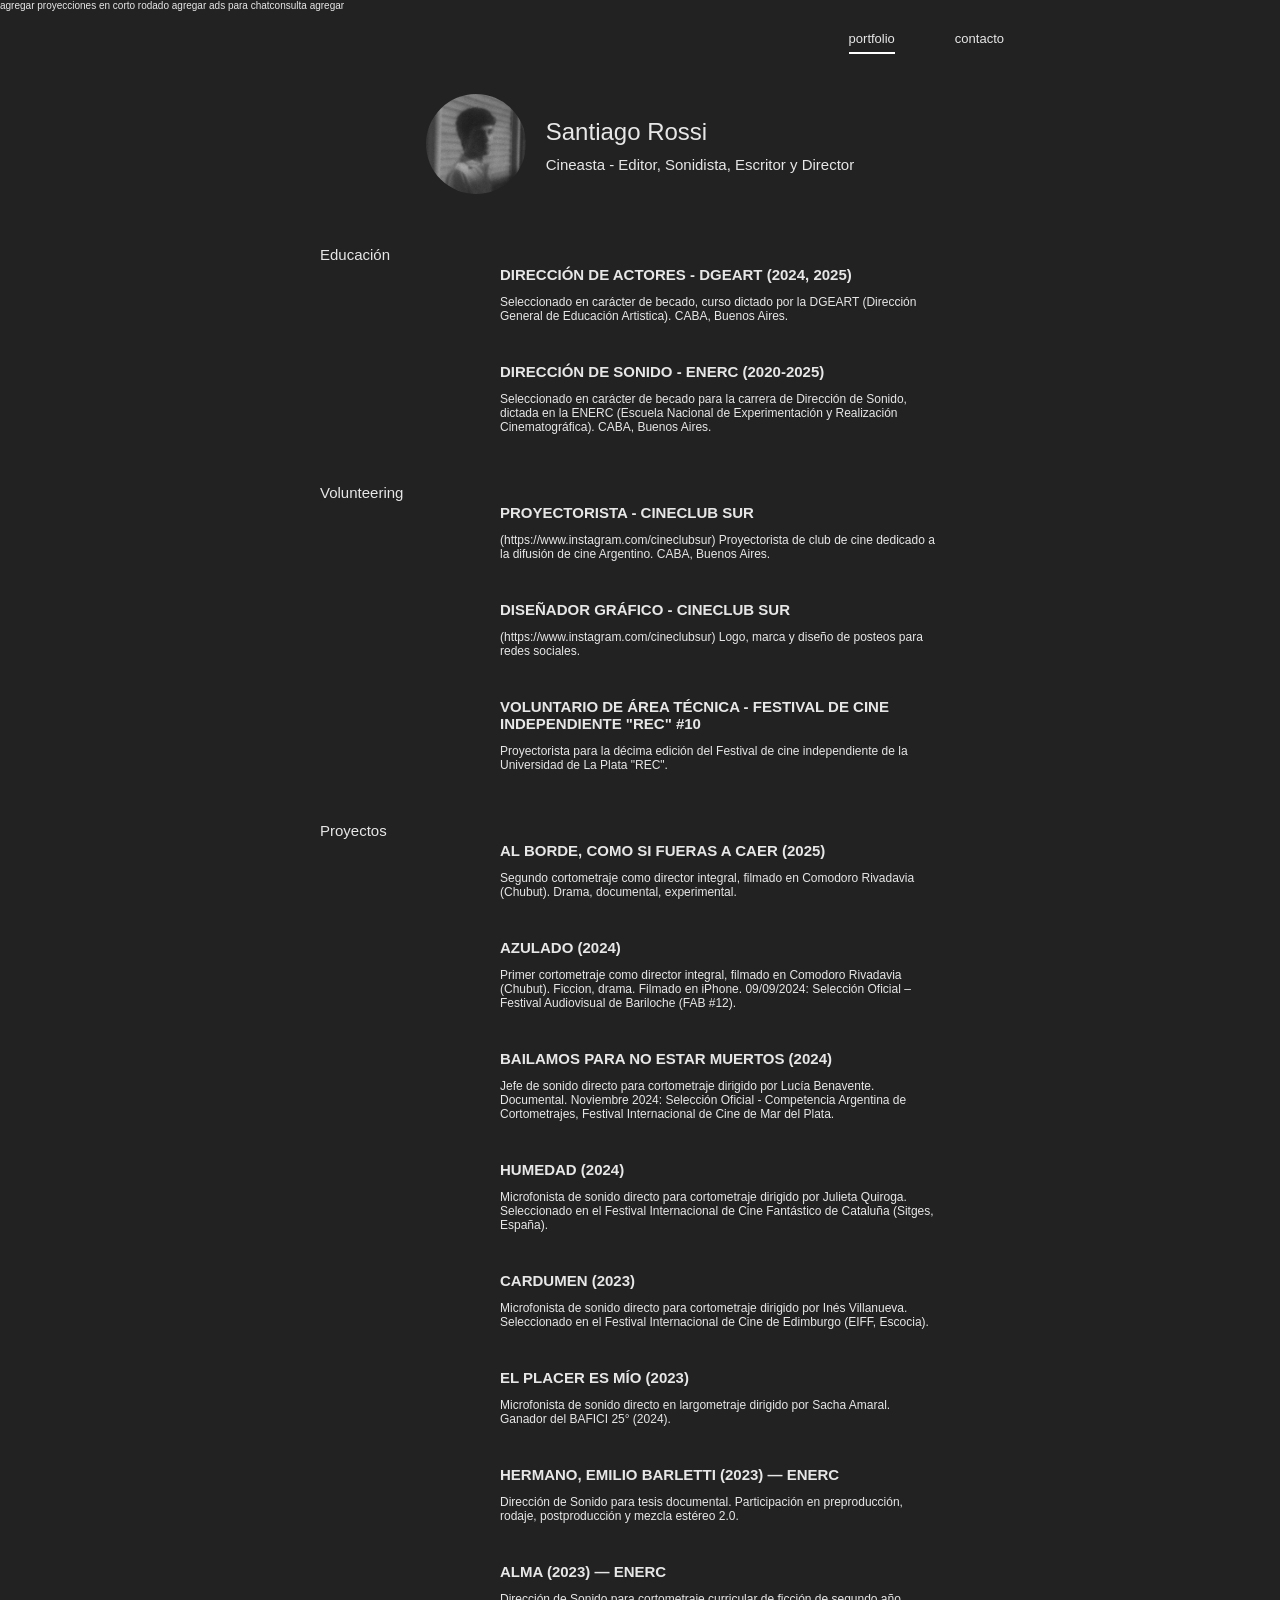
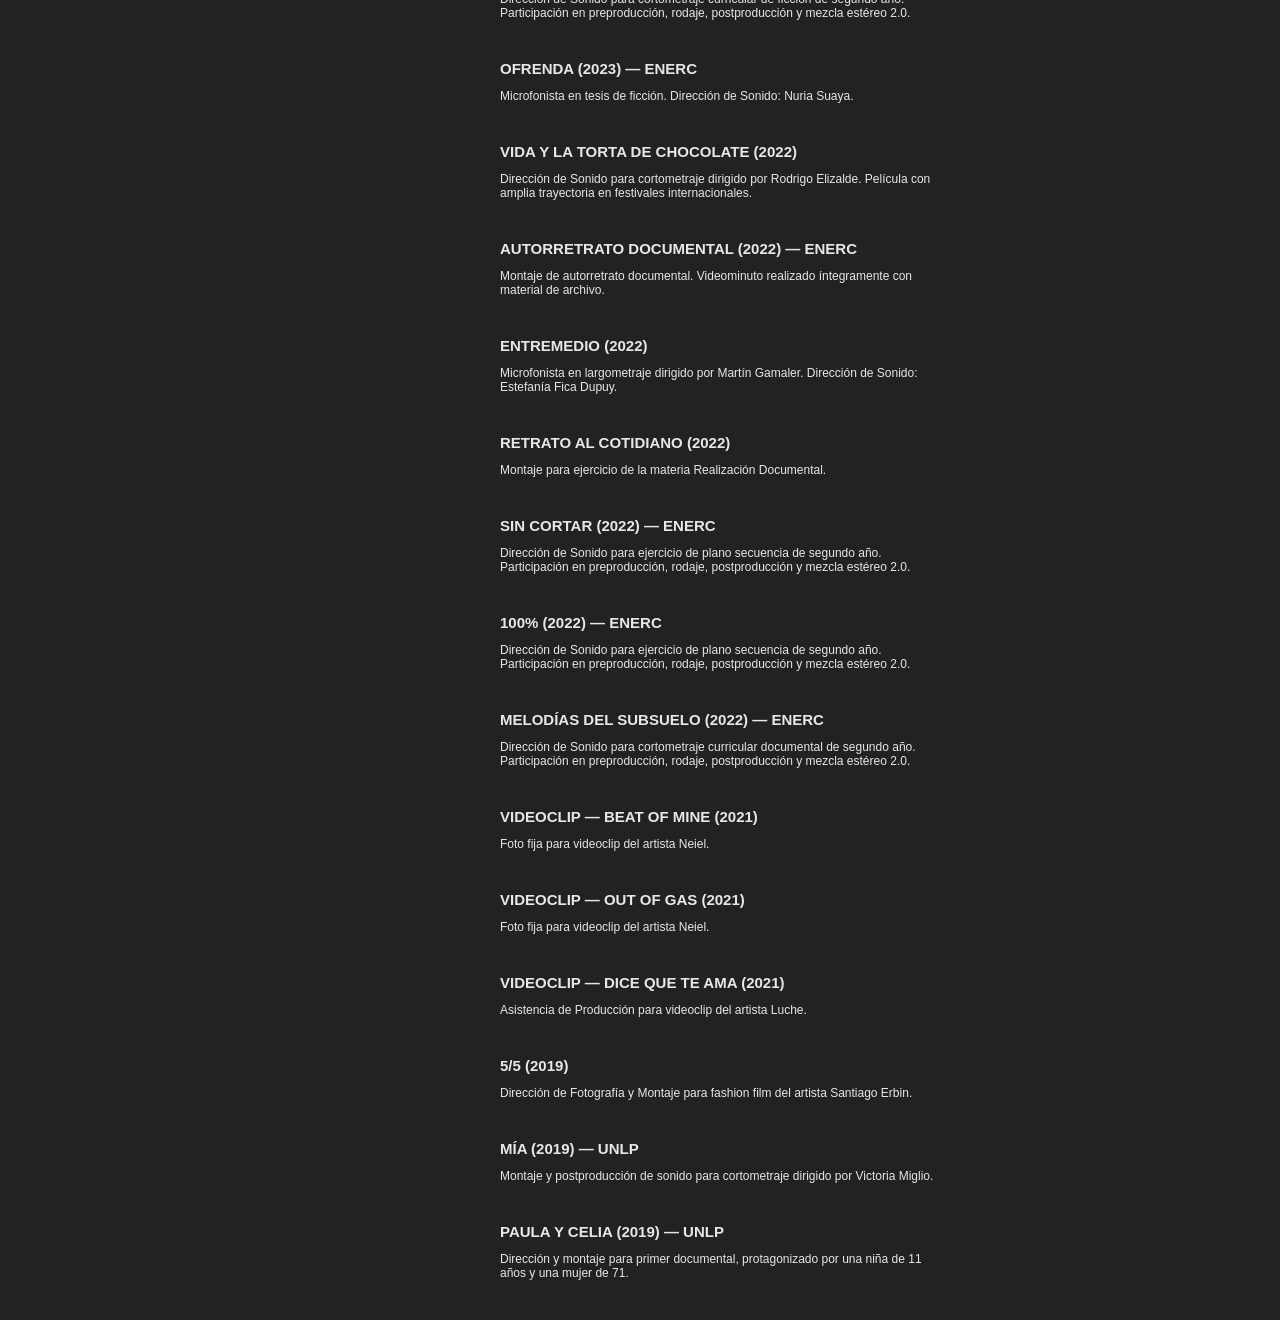
==== commit 6455086a: "deleted row" ====
--- a/index.html
+++ b/index.html
@@ -11,6 +11,7 @@
   <body>
     agregar proyecciones en corto rodado
     agregar ads para chatconsulta
+    agregar 
     <header>
       <nav class="header-nav">
         <ul>
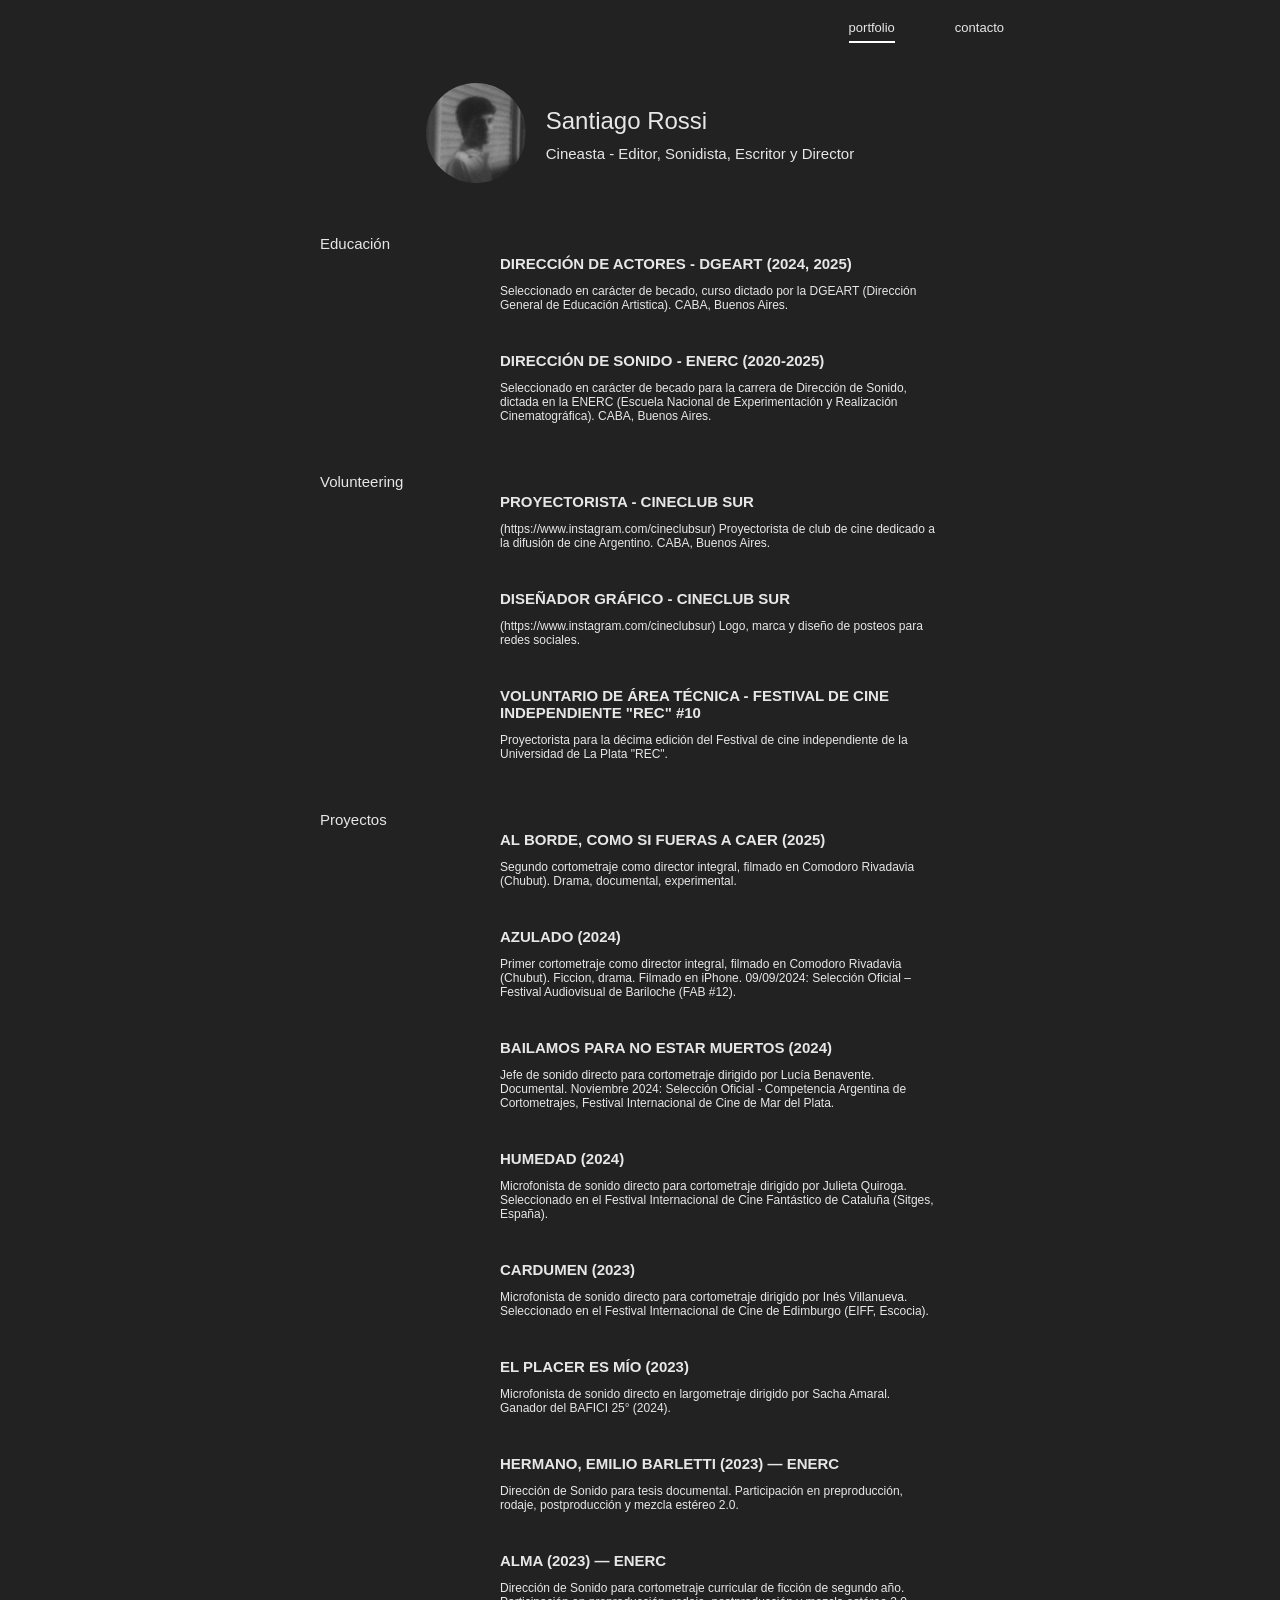
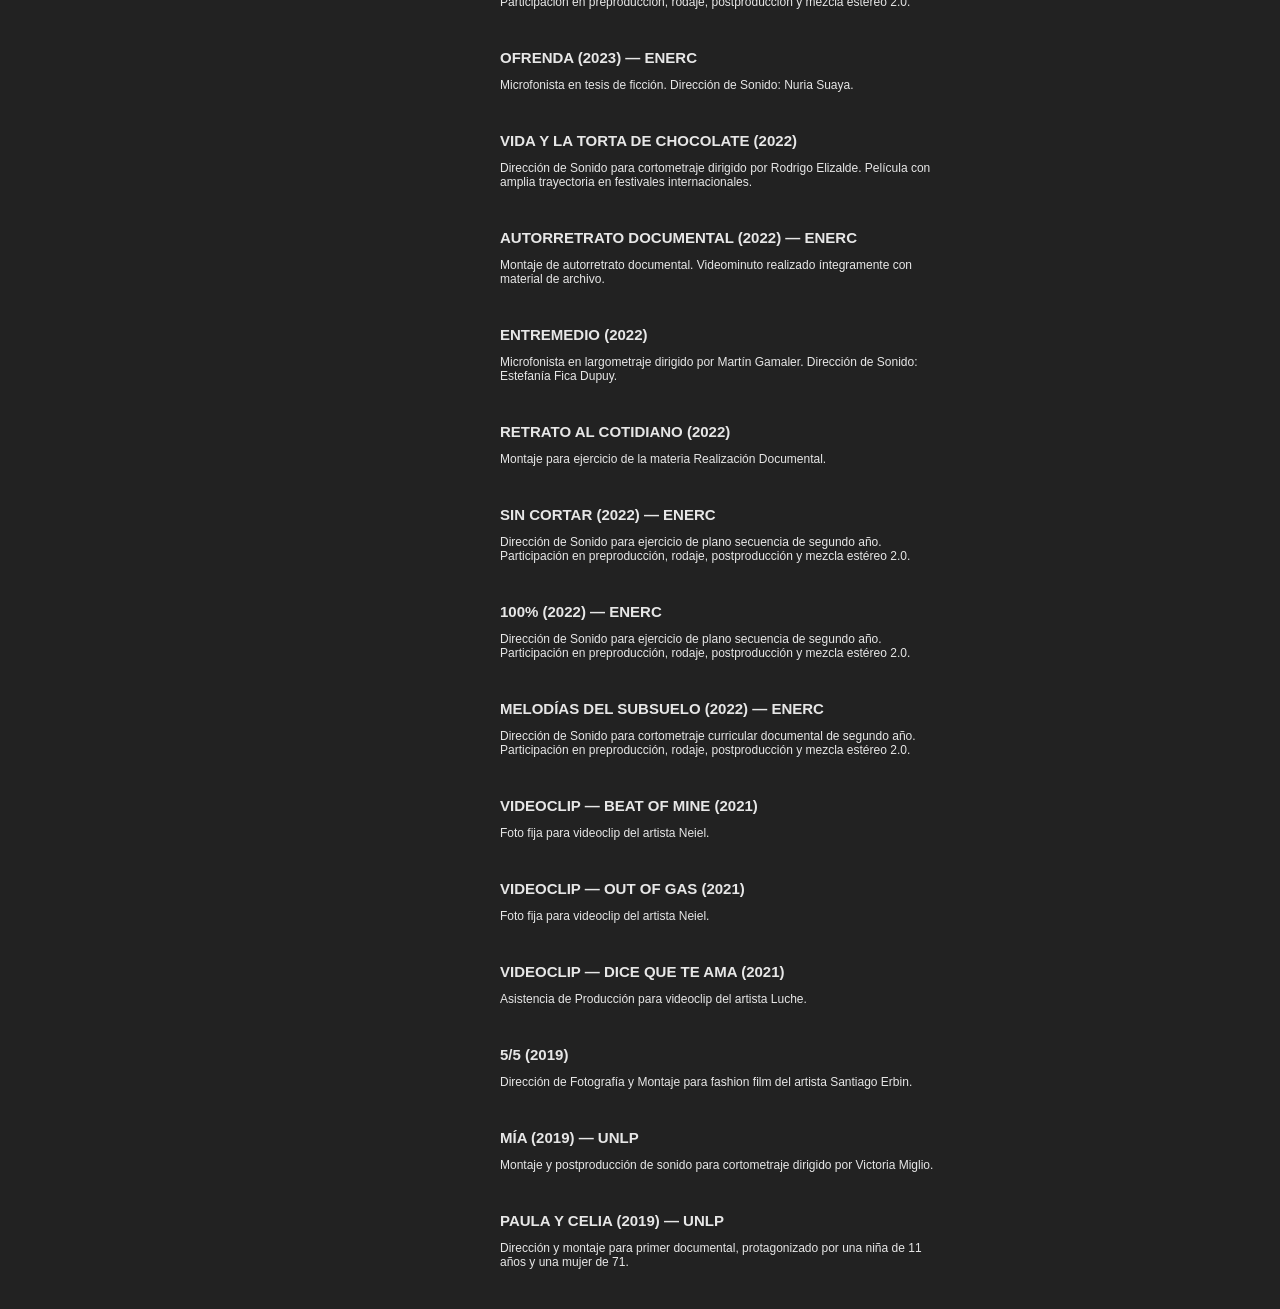
==== commit daa56047: "delete: reminder" ====
--- a/index.html
+++ b/index.html
@@ -9,9 +9,6 @@
   </head>
 
   <body>
-    agregar proyecciones en corto rodado
-    agregar ads para chatconsulta
-    agregar 
     <header>
       <nav class="header-nav">
         <ul>
